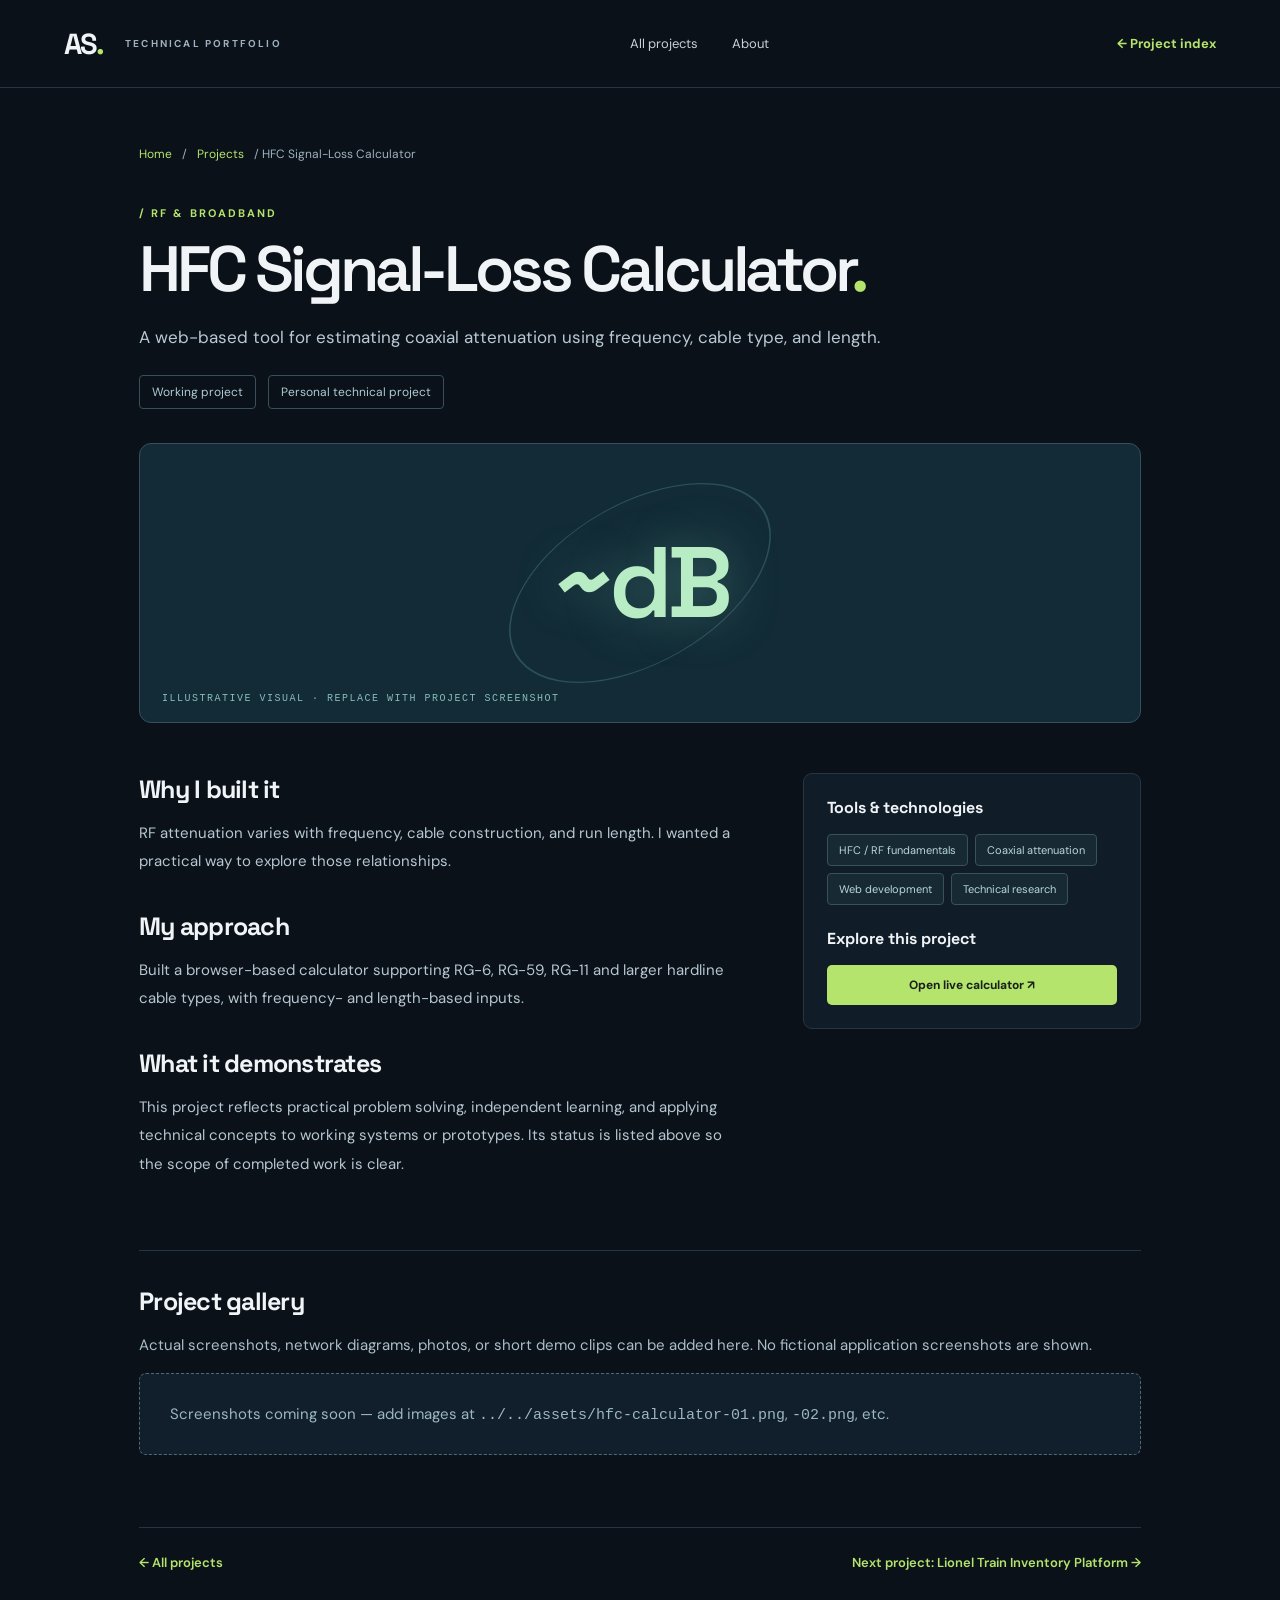
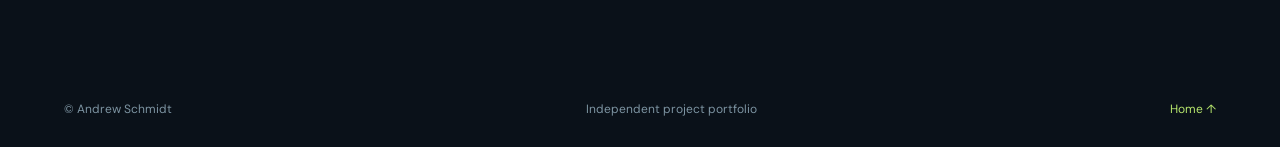
==== projects/hfc-calculator/index.html @ 5cd5b549 "Add files via upload" ====
<!doctype html><html lang="en"><head><meta charset="utf-8"><meta name="viewport" content="width=device-width,initial-scale=1"><meta name="description" content="A web-based tool for estimating coaxial attenuation using frequency, cable type, and length."><title>HFC Signal-Loss Calculator | Andrew Schmidt</title><link rel="stylesheet" href="../../styles.css"></head><body>
<header class="topbar"><a class="brand" href="../../index.html"><span class="brand-symbol">AS<span>.</span></span><span class="brand-text">TECHNICAL PORTFOLIO</span></a><nav aria-label="Main navigation"><a href="../../index.html#projects">All projects</a><a href="../../index.html#about">About</a></nav><a class="header-link" href="../../index.html#projects">← Project index</a></header>
<main class="project-page"><div class="breadcrumb"><a href="../../index.html">Home</a> / <a href="../../index.html#projects">Projects</a> / HFC Signal-Loss Calculator</div><section class="project-heading"><p class="section-kicker">/ RF &amp; BROADBAND</p><h1>HFC Signal-Loss Calculator<span class="period">.</span></h1><p class="intro">A web-based tool for estimating coaxial attenuation using frequency, cable type, and length.</p><div class="project-labels"><span>Working project</span><span>Personal technical project</span></div></section>
<div class="page-hero"><div class="v-decoration"></div><span class="v-mark" aria-hidden="true">~dB</span><span class="visual-tag">ILLUSTRATIVE VISUAL · REPLACE WITH PROJECT SCREENSHOT</span></div>
<section class="project-columns"><div><h2>Why I built it</h2><p>RF attenuation varies with frequency, cable construction, and run length. I wanted a practical way to explore those relationships.</p><h2>My approach</h2><p>Built a browser-based calculator supporting RG-6, RG-59, RG-11 and larger hardline cable types, with frequency- and length-based inputs.</p><h2>What it demonstrates</h2><p>This project reflects practical problem solving, independent learning, and applying technical concepts to working systems or prototypes. Its status is listed above so the scope of completed work is clear.</p></div><aside class="project-sidebar"><h3>Tools & technologies</h3><div class="detail-skills"><span>HFC / RF fundamentals</span><span>Coaxial attenuation</span><span>Web development</span><span>Technical research</span></div><h3>Explore this project</h3><div class="detail-links"><a href="https://signallosscalculator.com" target="_blank" rel="noopener noreferrer">Open live calculator ↗</a></div></aside></section>
<section class="gallery-section"><h2>Project gallery</h2><p>Actual screenshots, network diagrams, photos, or short demo clips can be added here. No fictional application screenshots are shown.</p><div class="gallery-empty" id="galleryEmpty">Screenshots coming soon — add images at <code>../../assets/hfc-calculator-01.png</code>, <code>-02.png</code>, etc.</div><div class="gallery-grid" id="galleryGrid"></div></section>
<div class="related-nav"><a href="../../index.html#projects">← All projects</a><a href="../train-catalog/">Next project: Lionel Train Inventory Platform →</a></div></main><footer><span>© Andrew Schmidt</span><span>Independent project portfolio</span><a href="../../index.html">Home ↑</a></footer>
<script>const slug="hfc-calculator";const grid=document.getElementById('galleryGrid');let found=0;for(let n=1;n<=8;n++){const num=String(n).padStart(2,'0');const img=new Image();img.loading='lazy';img.alt="HFC Signal-Loss Calculator"+' project screenshot '+n;img.onload=()=>{found++;document.getElementById('galleryEmpty').hidden=true;const f=document.createElement('figure');f.className='gallery-item';f.appendChild(img);const c=document.createElement('figcaption');c.textContent='Project image '+n;f.appendChild(c);grid.appendChild(f)};img.src='../../assets/'+slug+'-'+num+'.png'}</script></body></html>
---- styles.css ----
@import url('https://fonts.googleapis.com/css2?family=DM+Sans:wght@400;500;600;700&family=Space+Grotesk:wght@400;500;600;700&display=swap');
:root{--bg:#0a1119;--panel:#101c27;--panel2:#142330;--line:#263543;--text:#f0f4f6;--muted:#a0b0bf;--accent:#b5e46c;--cyan:#7ddfdb}*{box-sizing:border-box}html{scroll-behavior:smooth}body{margin:0;background:var(--bg);color:var(--text);font-family:'DM Sans',Arial,sans-serif;font-size:15px}a{color:inherit;text-decoration:none}button{font:inherit;cursor:pointer}button:focus-visible,a:focus-visible{outline:2px solid var(--accent);outline-offset:4px}.topbar{height:88px;border-bottom:1px solid var(--line);display:flex;align-items:center;justify-content:space-between;padding:0 max(5%,calc((100% - 1300px)/2));gap:25px}.brand{display:flex;align-items:center;gap:22px}.brand-symbol{font:700 29px 'Space Grotesk';letter-spacing:-2px}.brand-symbol span,.period{color:var(--accent)}.brand-text{font-size:10px;letter-spacing:.22em;color:var(--muted);font-weight:700}.topbar nav{display:flex;gap:34px;font-size:13px;color:#c7d1d9}.topbar nav a:hover,.header-link:hover{color:var(--accent)}.header-link{font-size:13px;font-weight:700;color:var(--accent)}.hero{max-width:1300px;margin:auto;min-height:620px;padding:95px 5% 95px;display:grid;grid-template-columns:1.2fr .8fr;gap:20px;align-items:center}.eyebrow,.section-kicker{font-size:11px;font-weight:700;letter-spacing:.19em;color:var(--accent)}.pulse{display:inline-block;width:7px;height:7px;border-radius:50%;background:var(--accent);margin-right:9px;box-shadow:0 0 14px var(--accent)}h1,h2,h3{font-family:'Space Grotesk',Arial,sans-serif}h1{font-size:clamp(48px,5.4vw,82px);line-height:1.09;letter-spacing:-.065em;font-weight:600;margin:25px 0 25px}h1 em{font-style:normal;color:var(--accent)}.hero-description{max-width:555px;color:var(--muted);line-height:1.85;font-size:15px}.hero-actions{display:flex;gap:25px;align-items:center;margin-top:36px}.primary-btn{background:var(--accent);color:#101813;border-radius:6px;font-weight:700;font-size:13px;padding:17px 23px;display:inline-flex;gap:22px}.primary-btn:hover{filter:brightness(1.1)}.subtle-btn{font-weight:600;font-size:13px;color:#ccd8e2}.hero-side{height:400px;position:relative;display:flex;align-items:center;justify-content:center}.hero-orbit{height:340px;width:340px;position:relative}.orb{position:absolute;border:1px solid #36515b;border-radius:50%;inset:0}.orb.middle{inset:44px;border-style:dashed;border-color:#4b6870}.orb.inner{inset:99px;border-color:var(--accent);opacity:.6}.center-dot{position:absolute;inset:133px;background:#17302e;color:var(--accent);border:1px solid var(--accent);border-radius:50%;display:grid;place-items:center;font-size:37px}.orbit-label{position:absolute;background:#14242d;color:#a5cfca;border:1px solid #2d4850;padding:7px 11px;border-radius:3px;font:10px 'Space Grotesk';letter-spacing:.08em}.orbit-label.one{top:8px;right:-8px}.orbit-label.two{left:-20px;top:110px}.orbit-label.three{right:-60px;bottom:70px}.orbit-label.four{left:0;bottom:2px}.side-code{position:absolute;right:-6px;bottom:-10px;color:#4f7181;font:10px/2.1 monospace;letter-spacing:.14em}.proof{border-top:1px solid var(--line);border-bottom:1px solid var(--line);display:grid;grid-template-columns:repeat(4,1fr);padding:29px max(5%,calc((100% - 1300px)/2));gap:20px;background:#0d1923}.proof>div{border-right:1px solid var(--line);display:flex;flex-direction:column;gap:8px}.proof>div:last-child{border:0}.proof-number{font:600 31px 'Space Grotesk';color:var(--text)}.proof-label{color:var(--muted);font-size:12px;line-height:1.55}.work{padding:100px 5% 115px;max-width:1300px;margin:auto}.section-top{display:flex;align-items:end;justify-content:space-between;gap:20px}.section-top h2,.about h2{font-size:clamp(36px,4vw,55px);letter-spacing:-.05em;line-height:1.1;margin:20px 0}.section-top h2 span,.about h2 span{color:var(--accent)}.section-blurb{max-width:600px;color:var(--muted);line-height:1.8}.count{color:#72909e;font:11px monospace;white-space:nowrap}.filters{display:flex;flex-wrap:wrap;gap:10px;margin:40px 0 24px}.filter{border:1px solid #2d4150;background:transparent;color:#b6c4ce;border-radius:5px;padding:11px 16px;font-size:12px}.filter.active{background:#233e32;color:var(--accent);border-color:#486e45}.filter:hover{border-color:var(--accent)}.project-grid{display:grid;grid-template-columns:repeat(3,minmax(0,1fr));gap:18px}.project-card{border:1px solid var(--line);background:var(--panel);border-radius:9px;overflow:hidden;display:flex;flex-direction:column;min-width:0;transition:transform .2s,border-color .2s}.project-card:hover{transform:translateY(-3px);border-color:#5f7c70}.project-visual{height:185px;background:#0e2431;position:relative;overflow:hidden;display:flex;justify-content:center;align-items:center}.project-visual img{width:100%;height:100%;object-fit:cover}.project-visual:before{content:'';position:absolute;inset:0;background:linear-gradient(130deg,transparent 50%,#4ce9bb0e),repeating-linear-gradient(90deg,transparent 0 35px,#ffffff07 36px 37px)}.v-mark{font:600 66px 'Space Grotesk';color:#b8ecc5;text-shadow:0 0 50px #85d6b657;letter-spacing:-.06em;z-index:1}.v-decoration{position:absolute;width:160px;height:160px;border:1px solid #73b5b443;border-radius:50%;transform:rotate(-30deg) scaleX(1.8)}.visual-tag{position:absolute;bottom:16px;left:19px;color:#87bcb7;font:10px monospace;letter-spacing:.15em}.card-content{padding:23px 23px 22px;display:flex;flex:1;flex-direction:column}.card-meta{display:flex;gap:10px;align-items:center;justify-content:space-between;color:#85b4bd;font:10px 'Space Grotesk';letter-spacing:.07em}.status{color:var(--accent);font-size:10px;white-space:nowrap}.card-content h3{font-size:21px;line-height:1.24;letter-spacing:-.04em;margin:17px 0 11px}.card-content p{color:var(--muted);font-size:13px;line-height:1.7;flex:1;margin:0 0 23px}.view-btn{border:0;background:none;color:var(--accent);text-align:left;padding:0;font-weight:700;font-size:12px}.view-btn:hover{text-decoration:underline}.about{padding:85px max(5%,calc((100% - 1300px)/2)) 110px;background:#0f1c25;border-top:1px solid var(--line);display:grid;grid-template-columns:1fr 1fr;gap:70px}.about-copy>p{line-height:1.8;color:#afbfca;margin-top:0}.skill-pills{display:flex;flex-wrap:wrap;gap:8px;margin:25px 0}.skill-pills span,.detail-skills span{border:1px solid #38525b;background:#172933;color:#b8d7d9;border-radius:4px;font-size:11px;padding:8px 11px}.fine-print{font-size:11px!important;color:#8098a4!important;margin-top:28px!important}footer{display:flex;justify-content:space-between;gap:20px;padding:30px 5%;max-width:1300px;margin:auto;color:#7d94a2;font-size:12px}footer a{color:var(--accent)}dialog{position:fixed;border:1px solid #446070;border-radius:12px;color:var(--text);background:#11212d;width:min(720px,calc(100% - 26px));max-height:min(88vh,850px);padding:0;box-shadow:0 25px 100px #000b}dialog::backdrop{background:#02070bd9;backdrop-filter:blur(5px)}.close{position:absolute;right:15px;top:13px;color:white;background:#243a45;border:0;border-radius:50%;width:35px;height:35px;font-size:23px;z-index:2}.detail-top{padding:42px 42px 25px}.detail-category{color:var(--accent);letter-spacing:.16em;font-size:11px;font-weight:700}.detail-top h2{font-size:36px;line-height:1.14;letter-spacing:-.055em;margin:13px 0}.detail-description{color:#bbccd5;line-height:1.75}.detail-hero{height:210px;display:grid;place-items:center;background:#0c2832;overflow:hidden}.detail-hero img{width:100%;height:100%;object-fit:cover}.detail-body{padding:25px 42px 43px}.detail-body h4{color:var(--accent);font-size:12px;text-transform:uppercase;letter-spacing:.11em;margin:23px 0 10px}.detail-body p{line-height:1.75;color:#becbd2}.detail-skills{display:flex;gap:7px;flex-wrap:wrap}.detail-links{display:flex;flex-wrap:wrap;gap:11px;margin-top:25px}.detail-links a{background:var(--accent);color:#182018;padding:12px 18px;border-radius:5px;font-weight:700;font-size:12px}.detail-note{font-size:12px;color:#94aeba!important}.image-note{font-size:11px;color:#84a0ac;text-align:center;margin:10px 0 0}@media(max-width:980px){.hero{grid-template-columns:1fr;min-height:auto}.hero-side{display:none}.project-grid{grid-template-columns:repeat(2,minmax(0,1fr))}.proof{grid-template-columns:repeat(2,1fr)}.proof>div:nth-child(2){border:0}.about{grid-template-columns:1fr;gap:18px}}@media(max-width:620px){.topbar{height:72px}.brand-text,.topbar nav,.header-link{display:none}.hero{padding:72px 6%}.hero-description{font-size:14px}.hero-actions{flex-wrap:wrap}.proof{padding:23px 6%;gap:23px}.proof-number{font-size:25px}.work{padding:72px 6%}.section-top{align-items:start}.count{display:none}.project-grid{grid-template-columns:1fr}.filters{gap:8px}.filter{padding:9px 11px}.about{padding:65px 6%}.detail-top{padding:35px 22px 20px}.detail-body{padding:18px 22px 35px}.detail-top h2{font-size:29px}footer{flex-wrap:wrap;padding:25px 6%}}

/* Dedicated project pages */
.project-page{max-width:1130px;margin:0 auto;padding:58px 5% 100px}
.breadcrumb{display:flex;gap:10px;align-items:center;flex-wrap:wrap;color:#9db1bf;font-size:12px;margin-bottom:44px}.breadcrumb a{color:var(--accent)}
.project-heading{max-width:900px}.project-heading h1{font-size:clamp(38px,5vw,66px);margin:15px 0 18px}.project-heading .intro{font-size:17px;line-height:1.75;color:#b8c9d4;max-width:750px}
.project-labels{display:flex;gap:12px;flex-wrap:wrap;margin:22px 0 34px}.project-labels span{border:1px solid #37505c;border-radius:4px;padding:8px 12px;font-size:12px;color:#afcbd2}
.page-hero{position:relative;min-height:280px;background:#122b37;border:1px solid #34515d;border-radius:12px;overflow:hidden;display:grid;place-items:center;margin:30px 0 20px}.page-hero img{width:100%;max-height:580px;object-fit:contain}.page-hero .v-mark{font-size:100px}.page-hero .visual-tag{left:22px;bottom:18px}
.project-columns{display:grid;grid-template-columns:minmax(0,1.8fr) minmax(220px,1fr);gap:55px;margin-top:50px}.project-columns h2,.gallery-section h2{font-size:25px;margin:0 0 14px;letter-spacing:-.03em}.project-columns p{color:#b6c7d0;line-height:1.9;margin:0 0 34px}.project-sidebar{border:1px solid var(--line);background:var(--panel);padding:23px;border-radius:9px;align-self:start}.project-sidebar h3{font-size:16px;margin:0 0 16px}.project-sidebar .detail-skills{margin-bottom:23px}.project-sidebar .detail-links{display:flex;flex-direction:column;margin-top:12px}.project-sidebar .detail-links a{display:block;text-align:center}.project-sidebar .detail-note{font-size:12px;line-height:1.65;color:#98abb7}.project-sidebar .no-demo{color:#95aeba;line-height:1.65;font-size:13px}
.gallery-section{margin-top:38px;padding-top:34px;border-top:1px solid var(--line)}.gallery-section p{color:#aabec8;line-height:1.75}.gallery-grid{display:grid;grid-template-columns:repeat(2,minmax(0,1fr));gap:16px;margin-top:22px}.gallery-item{border:1px solid #36505a;background:#122330;border-radius:9px;overflow:hidden}.gallery-item img{display:block;width:100%;height:240px;object-fit:contain}.gallery-item figcaption{padding:12px;color:#a9bfc9;font-size:12px}.gallery-empty{border:1px dashed #4e6974;color:#9db6c0;padding:30px;border-radius:7px;background:#101f2b}.related-nav{display:flex;justify-content:space-between;gap:16px;margin-top:50px;border-top:1px solid var(--line);padding-top:26px}.related-nav a{color:var(--accent);font-weight:600;font-size:13px}
@media(max-width:720px){.project-page{padding:38px 6% 70px}.project-columns{grid-template-columns:1fr;gap:16px}.gallery-grid{grid-template-columns:1fr}.page-hero{min-height:200px}.related-nav{flex-wrap:wrap}}

/* Historical speed-test dashboard */
.speed-dashboard{margin:30px 0 62px;border:1px solid #335466;background:linear-gradient(165deg,#142733,#0d1924 65%);border-radius:14px;padding:28px;box-shadow:0 26px 60px #0003}.dash-head{display:flex;justify-content:space-between;gap:24px;align-items:center}.dash-head h2{font-size:clamp(28px,3vw,40px);letter-spacing:-.05em;margin:8px 0}.dash-head p:not(.section-kicker){color:#abbfc9;line-height:1.7;max-width:620px}.data-mark{font:11px/1.9 monospace;color:#95b3bd;letter-spacing:.07em;text-align:right;white-space:nowrap}.data-mark span{color:var(--accent)}.dash-toolbar,.chart-top,.detail-panel{display:flex;justify-content:space-between;align-items:center;gap:16px;flex-wrap:wrap}.dash-toolbar{margin:24px 0}.range-buttons,.metric-switch{display:flex;flex-wrap:wrap;gap:6px}.range-buttons button,.metric-switch button{border:1px solid #335260;background:#142b38;color:#bed0d9;border-radius:6px;padding:10px 12px;font-size:12px}.range-buttons button.chosen,.metric-switch button.chosen{background:#b5e46c;color:#122019;border-color:#b5e46c;font-weight:700}.date-label{display:flex;align-items:center;gap:8px;color:#acbdc6;font-size:12px}.date-label input,.date-label select{border:1px solid #3b5967;border-radius:5px;color:#eff8f6;background:#122733;padding:9px;max-width:170px}.metric-cards{display:grid;grid-template-columns:repeat(4,minmax(0,1fr));gap:12px;margin:20px 0}.metric-card{background:#0b1a25;border:1px solid #2c4857;border-radius:10px;padding:17px;min-width:0}.metric-card span{font-size:11px;color:#98afbe;display:block}.metric-card strong{font:600 clamp(21px,2.8vw,34px) 'Space Grotesk',sans-serif;display:block;margin:9px 0 3px;letter-spacing:-.05em;overflow-wrap:anywhere}.metric-card small{font-size:11px;color:#90adba}.chart-panel{border:1px solid #2e4756;border-radius:11px;padding:22px;background:#0c1b27}.chart-top h3,.detail-panel h3{font-size:18px;margin:0 0 4px}.chart-top p,.detail-panel p{font-size:12px;color:#9ab2bf;line-height:1.6;margin:0}.chart-wrap{position:relative;margin-top:16px;overflow:hidden}.chart-wrap svg,.day-trend svg{width:100%;height:auto;display:block;overflow:visible}.chart-legend{display:flex;flex-wrap:wrap;gap:20px;color:#bed3d8;font-size:12px;margin:5px 8px}.legend-dot{display:inline-block;height:8px;width:8px;border-radius:50%;margin-right:7px}.chart-notes,.data-disclaimer{font-size:11px!important;color:#8faab5!important;line-height:1.75!important;margin:18px 0 0}.chart-tip{position:absolute;left:20px;top:20px;background:#182f3b;border:1px solid #547580;padding:10px 12px;border-radius:7px;pointer-events:none;font:12px/1.65 monospace;white-space:pre-line;max-width:250px;box-shadow:0 6px 20px #0008}.detail-panel{margin:30px 0 12px}.day-stats{display:flex;flex-wrap:wrap;gap:12px;color:#9fc1cb;font-size:12px;margin:14px 0}.day-stats strong{color:var(--accent)}.day-trend{background:#0c1b27;border:1px solid #2e4756;border-radius:10px;padding:18px}.dash-error{color:#ffb1ae;border:1px solid #8c5151;padding:12px;margin-top:12px;border-radius:5px}@media(max-width:790px){.metric-cards{grid-template-columns:repeat(2,1fr)}.dash-head{align-items:start}.data-mark{text-align:left}.speed-dashboard{padding:15px}.chart-panel{padding:12px}}@media(max-width:480px){.dash-head{flex-direction:column}.metric-card{padding:12px}.range-buttons button,.metric-switch button{padding:8px}}
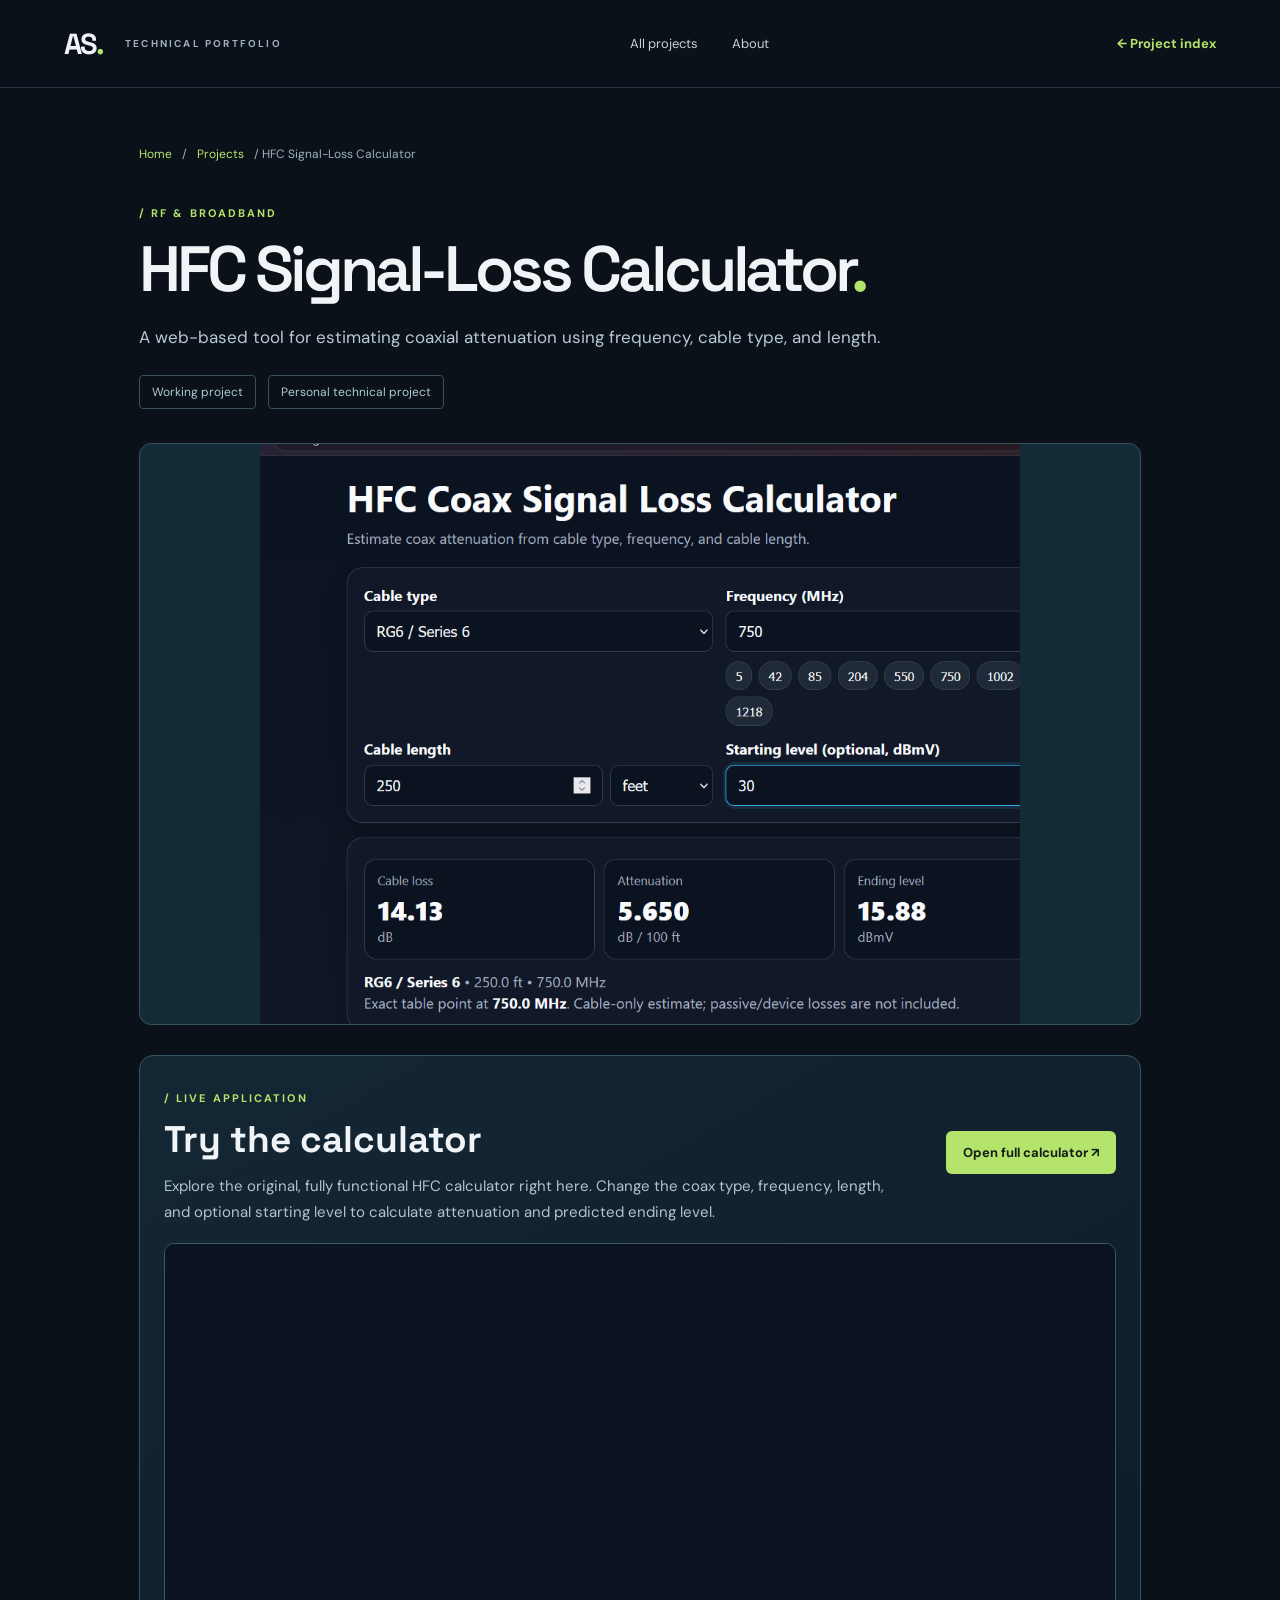
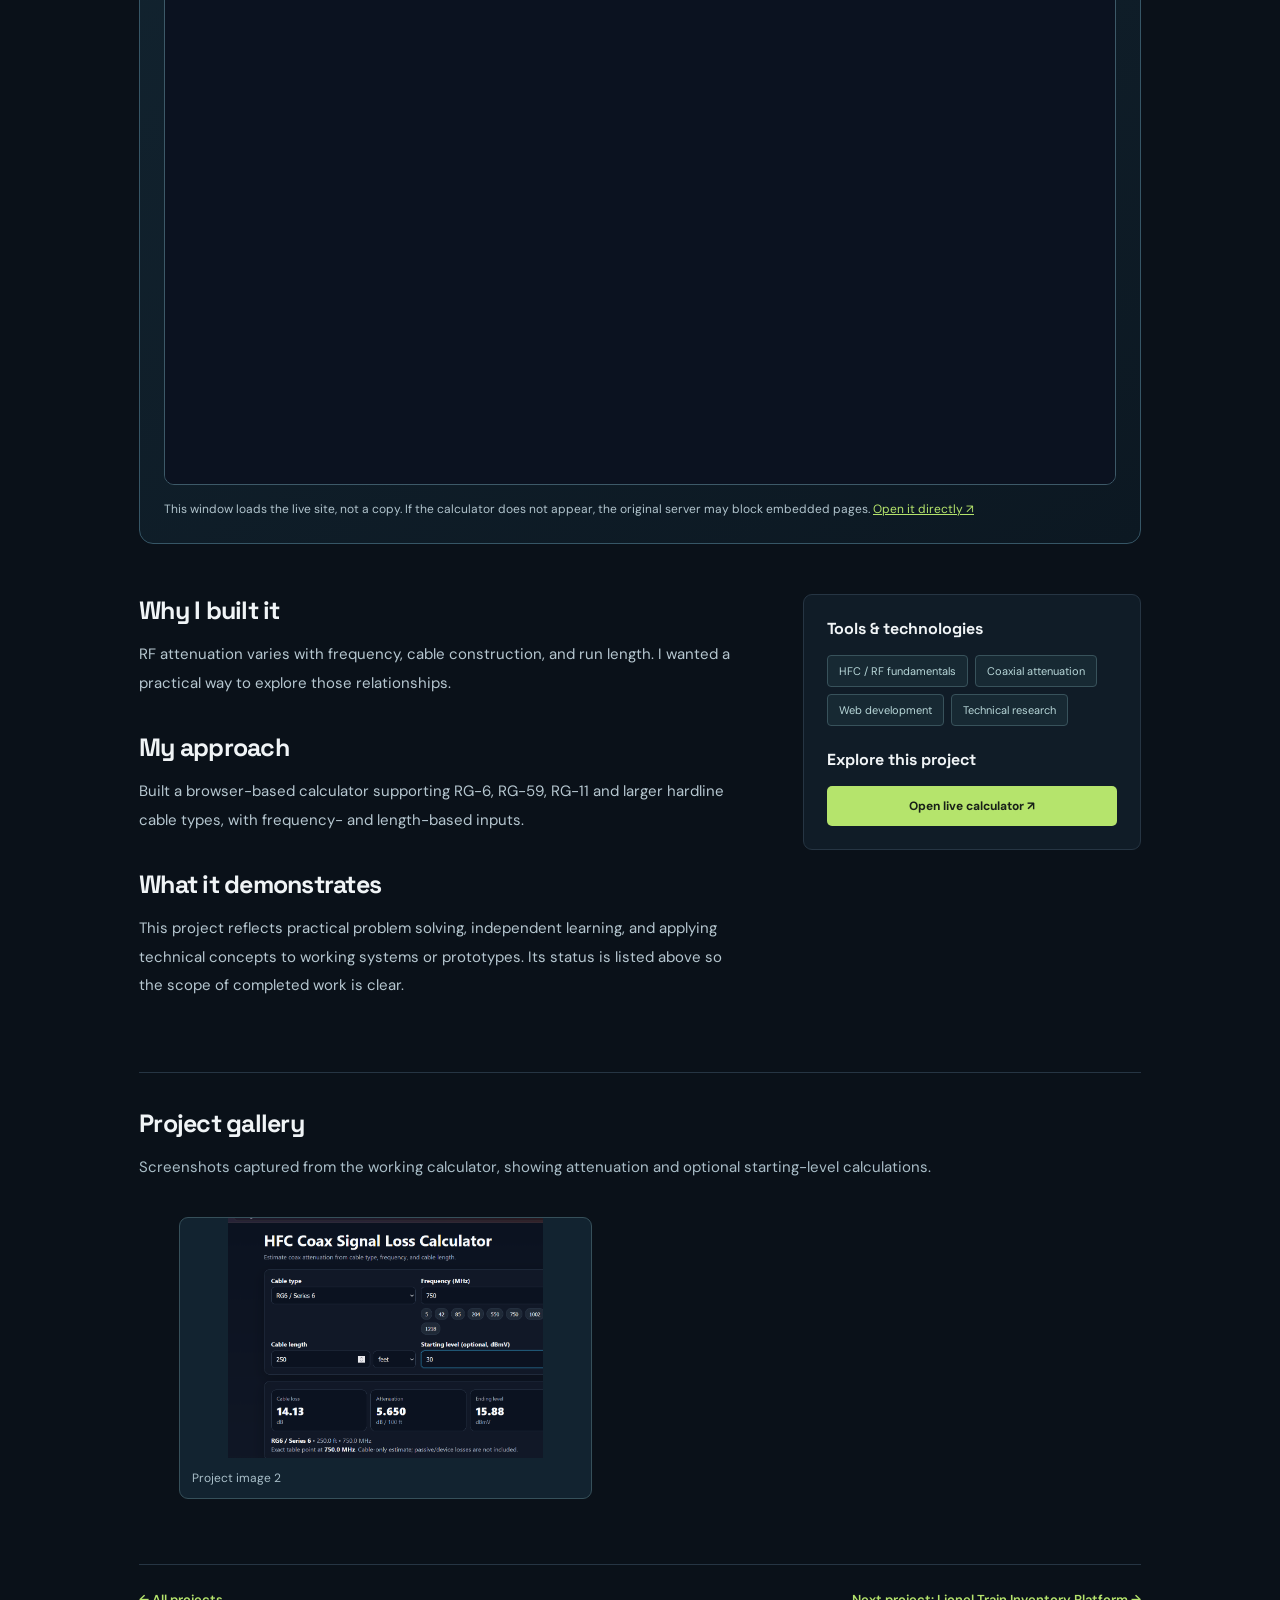
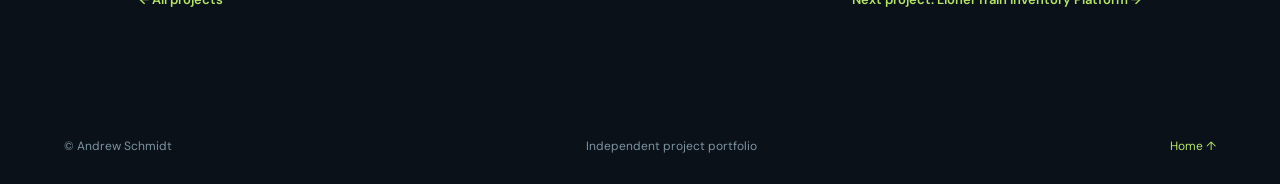
==== commit 2c237d60: "Add files via upload" ====
--- a/projects/hfc-calculator/index.html
+++ b/projects/hfc-calculator/index.html
@@ -1,8 +1,17 @@
 <!doctype html><html lang="en"><head><meta charset="utf-8"><meta name="viewport" content="width=device-width,initial-scale=1"><meta name="description" content="A web-based tool for estimating coaxial attenuation using frequency, cable type, and length."><title>HFC Signal-Loss Calculator | Andrew Schmidt</title><link rel="stylesheet" href="../../styles.css"></head><body>
 <header class="topbar"><a class="brand" href="../../index.html"><span class="brand-symbol">AS<span>.</span></span><span class="brand-text">TECHNICAL PORTFOLIO</span></a><nav aria-label="Main navigation"><a href="../../index.html#projects">All projects</a><a href="../../index.html#about">About</a></nav><a class="header-link" href="../../index.html#projects">← Project index</a></header>
 <main class="project-page"><div class="breadcrumb"><a href="../../index.html">Home</a> / <a href="../../index.html#projects">Projects</a> / HFC Signal-Loss Calculator</div><section class="project-heading"><p class="section-kicker">/ RF &amp; BROADBAND</p><h1>HFC Signal-Loss Calculator<span class="period">.</span></h1><p class="intro">A web-based tool for estimating coaxial attenuation using frequency, cable type, and length.</p><div class="project-labels"><span>Working project</span><span>Personal technical project</span></div></section>
-<div class="page-hero"><div class="v-decoration"></div><span class="v-mark" aria-hidden="true">~dB</span><span class="visual-tag">ILLUSTRATIVE VISUAL · REPLACE WITH PROJECT SCREENSHOT</span></div>
+<div class="page-hero"><img src="../../assets/hfc-calculator-02.png" alt="Real HFC calculator showing RG6 attenuation and an estimated ending signal level" loading="lazy"></div>
+<section class="hfc-live" aria-labelledby="hfc-live-title">
+  <div class="hfc-live-heading"><div><p class="section-kicker">/ LIVE APPLICATION</p><h2 id="hfc-live-title">Try the calculator</h2><p>Explore the original, fully functional HFC calculator right here. Change the coax type, frequency, length, and optional starting level to calculate attenuation and predicted ending level.</p></div>
+  <a class="hfc-external" href="https://signallosscalculator.com/" target="_blank" rel="noopener noreferrer">Open full calculator ↗</a></div>
+  <div class="hfc-frame-wrap">
+    <iframe title="Live HFC Coax Signal Loss Calculator" src="https://signallosscalculator.com/" loading="lazy" referrerpolicy="strict-origin-when-cross-origin" allow="clipboard-write"></iframe>
+  </div>
+  <p class="hfc-embed-note">This window loads the live site, not a copy. If the calculator does not appear, the original server may block embedded pages. <a href="https://signallosscalculator.com/" target="_blank" rel="noopener noreferrer">Open it directly ↗</a></p>
+</section>
+
 <section class="project-columns"><div><h2>Why I built it</h2><p>RF attenuation varies with frequency, cable construction, and run length. I wanted a practical way to explore those relationships.</p><h2>My approach</h2><p>Built a browser-based calculator supporting RG-6, RG-59, RG-11 and larger hardline cable types, with frequency- and length-based inputs.</p><h2>What it demonstrates</h2><p>This project reflects practical problem solving, independent learning, and applying technical concepts to working systems or prototypes. Its status is listed above so the scope of completed work is clear.</p></div><aside class="project-sidebar"><h3>Tools & technologies</h3><div class="detail-skills"><span>HFC / RF fundamentals</span><span>Coaxial attenuation</span><span>Web development</span><span>Technical research</span></div><h3>Explore this project</h3><div class="detail-links"><a href="https://signallosscalculator.com" target="_blank" rel="noopener noreferrer">Open live calculator ↗</a></div></aside></section>
-<section class="gallery-section"><h2>Project gallery</h2><p>Actual screenshots, network diagrams, photos, or short demo clips can be added here. No fictional application screenshots are shown.</p><div class="gallery-empty" id="galleryEmpty">Screenshots coming soon — add images at <code>../../assets/hfc-calculator-01.png</code>, <code>-02.png</code>, etc.</div><div class="gallery-grid" id="galleryGrid"></div></section>
+<section class="gallery-section"><h2>Project gallery</h2><p>Screenshots captured from the working calculator, showing attenuation and optional starting-level calculations.</p><div class="gallery-empty" id="galleryEmpty">Screenshots coming soon — add images at <code>../../assets/hfc-calculator-01.png</code>, <code>-02.png</code>, etc.</div><div class="gallery-grid" id="galleryGrid"></div></section>
 <div class="related-nav"><a href="../../index.html#projects">← All projects</a><a href="../train-catalog/">Next project: Lionel Train Inventory Platform →</a></div></main><footer><span>© Andrew Schmidt</span><span>Independent project portfolio</span><a href="../../index.html">Home ↑</a></footer>
 <script>const slug="hfc-calculator";const grid=document.getElementById('galleryGrid');let found=0;for(let n=1;n<=8;n++){const num=String(n).padStart(2,'0');const img=new Image();img.loading='lazy';img.alt="HFC Signal-Loss Calculator"+' project screenshot '+n;img.onload=()=>{found++;document.getElementById('galleryEmpty').hidden=true;const f=document.createElement('figure');f.className='gallery-item';f.appendChild(img);const c=document.createElement('figcaption');c.textContent='Project image '+n;f.appendChild(c);grid.appendChild(f)};img.src='../../assets/'+slug+'-'+num+'.png'}</script></body></html>
--- a/styles.css
+++ b/styles.css
@@ -13,3 +13,14 @@
 
 /* Historical speed-test dashboard */
 .speed-dashboard{margin:30px 0 62px;border:1px solid #335466;background:linear-gradient(165deg,#142733,#0d1924 65%);border-radius:14px;padding:28px;box-shadow:0 26px 60px #0003}.dash-head{display:flex;justify-content:space-between;gap:24px;align-items:center}.dash-head h2{font-size:clamp(28px,3vw,40px);letter-spacing:-.05em;margin:8px 0}.dash-head p:not(.section-kicker){color:#abbfc9;line-height:1.7;max-width:620px}.data-mark{font:11px/1.9 monospace;color:#95b3bd;letter-spacing:.07em;text-align:right;white-space:nowrap}.data-mark span{color:var(--accent)}.dash-toolbar,.chart-top,.detail-panel{display:flex;justify-content:space-between;align-items:center;gap:16px;flex-wrap:wrap}.dash-toolbar{margin:24px 0}.range-buttons,.metric-switch{display:flex;flex-wrap:wrap;gap:6px}.range-buttons button,.metric-switch button{border:1px solid #335260;background:#142b38;color:#bed0d9;border-radius:6px;padding:10px 12px;font-size:12px}.range-buttons button.chosen,.metric-switch button.chosen{background:#b5e46c;color:#122019;border-color:#b5e46c;font-weight:700}.date-label{display:flex;align-items:center;gap:8px;color:#acbdc6;font-size:12px}.date-label input,.date-label select{border:1px solid #3b5967;border-radius:5px;color:#eff8f6;background:#122733;padding:9px;max-width:170px}.metric-cards{display:grid;grid-template-columns:repeat(4,minmax(0,1fr));gap:12px;margin:20px 0}.metric-card{background:#0b1a25;border:1px solid #2c4857;border-radius:10px;padding:17px;min-width:0}.metric-card span{font-size:11px;color:#98afbe;display:block}.metric-card strong{font:600 clamp(21px,2.8vw,34px) 'Space Grotesk',sans-serif;display:block;margin:9px 0 3px;letter-spacing:-.05em;overflow-wrap:anywhere}.metric-card small{font-size:11px;color:#90adba}.chart-panel{border:1px solid #2e4756;border-radius:11px;padding:22px;background:#0c1b27}.chart-top h3,.detail-panel h3{font-size:18px;margin:0 0 4px}.chart-top p,.detail-panel p{font-size:12px;color:#9ab2bf;line-height:1.6;margin:0}.chart-wrap{position:relative;margin-top:16px;overflow:hidden}.chart-wrap svg,.day-trend svg{width:100%;height:auto;display:block;overflow:visible}.chart-legend{display:flex;flex-wrap:wrap;gap:20px;color:#bed3d8;font-size:12px;margin:5px 8px}.legend-dot{display:inline-block;height:8px;width:8px;border-radius:50%;margin-right:7px}.chart-notes,.data-disclaimer{font-size:11px!important;color:#8faab5!important;line-height:1.75!important;margin:18px 0 0}.chart-tip{position:absolute;left:20px;top:20px;background:#182f3b;border:1px solid #547580;padding:10px 12px;border-radius:7px;pointer-events:none;font:12px/1.65 monospace;white-space:pre-line;max-width:250px;box-shadow:0 6px 20px #0008}.detail-panel{margin:30px 0 12px}.day-stats{display:flex;flex-wrap:wrap;gap:12px;color:#9fc1cb;font-size:12px;margin:14px 0}.day-stats strong{color:var(--accent)}.day-trend{background:#0c1b27;border:1px solid #2e4756;border-radius:10px;padding:18px}.dash-error{color:#ffb1ae;border:1px solid #8c5151;padding:12px;margin-top:12px;border-radius:5px}@media(max-width:790px){.metric-cards{grid-template-columns:repeat(2,1fr)}.dash-head{align-items:start}.data-mark{text-align:left}.speed-dashboard{padding:15px}.chart-panel{padding:12px}}@media(max-width:480px){.dash-head{flex-direction:column}.metric-card{padding:12px}.range-buttons button,.metric-switch button{padding:8px}}
+
+/* Live HFC calculator embed */
+.hfc-live{margin:30px 0 48px;border:1px solid #365666;border-radius:14px;padding:24px;background:linear-gradient(150deg,#142734,#0c1822)}
+.hfc-live-heading{display:flex;justify-content:space-between;gap:25px;align-items:center;margin-bottom:18px}
+.hfc-live-heading h2{font-size:clamp(25px,3vw,37px);margin:8px 0 10px}
+.hfc-live-heading p:not(.section-kicker){margin:0;color:#b2c4cd;line-height:1.75;max-width:730px}
+.hfc-external{background:var(--accent);color:#121f17;font-size:13px;font-weight:700;padding:13px 17px;border-radius:6px;white-space:nowrap}
+.hfc-frame-wrap{border:1px solid #3d5968;border-radius:10px;overflow:hidden;background:#0d1725}
+.hfc-frame-wrap iframe{display:block;width:100%;height:840px;border:0;background:#0b1220}
+.hfc-embed-note{font-size:12px;color:#b1c4cd;line-height:1.7;margin:14px 0 0}.hfc-embed-note a{color:var(--accent);text-decoration:underline}
+@media(max-width:780px){.hfc-live{padding:13px}.hfc-live-heading{align-items:start;flex-direction:column}.hfc-frame-wrap iframe{height:780px}}
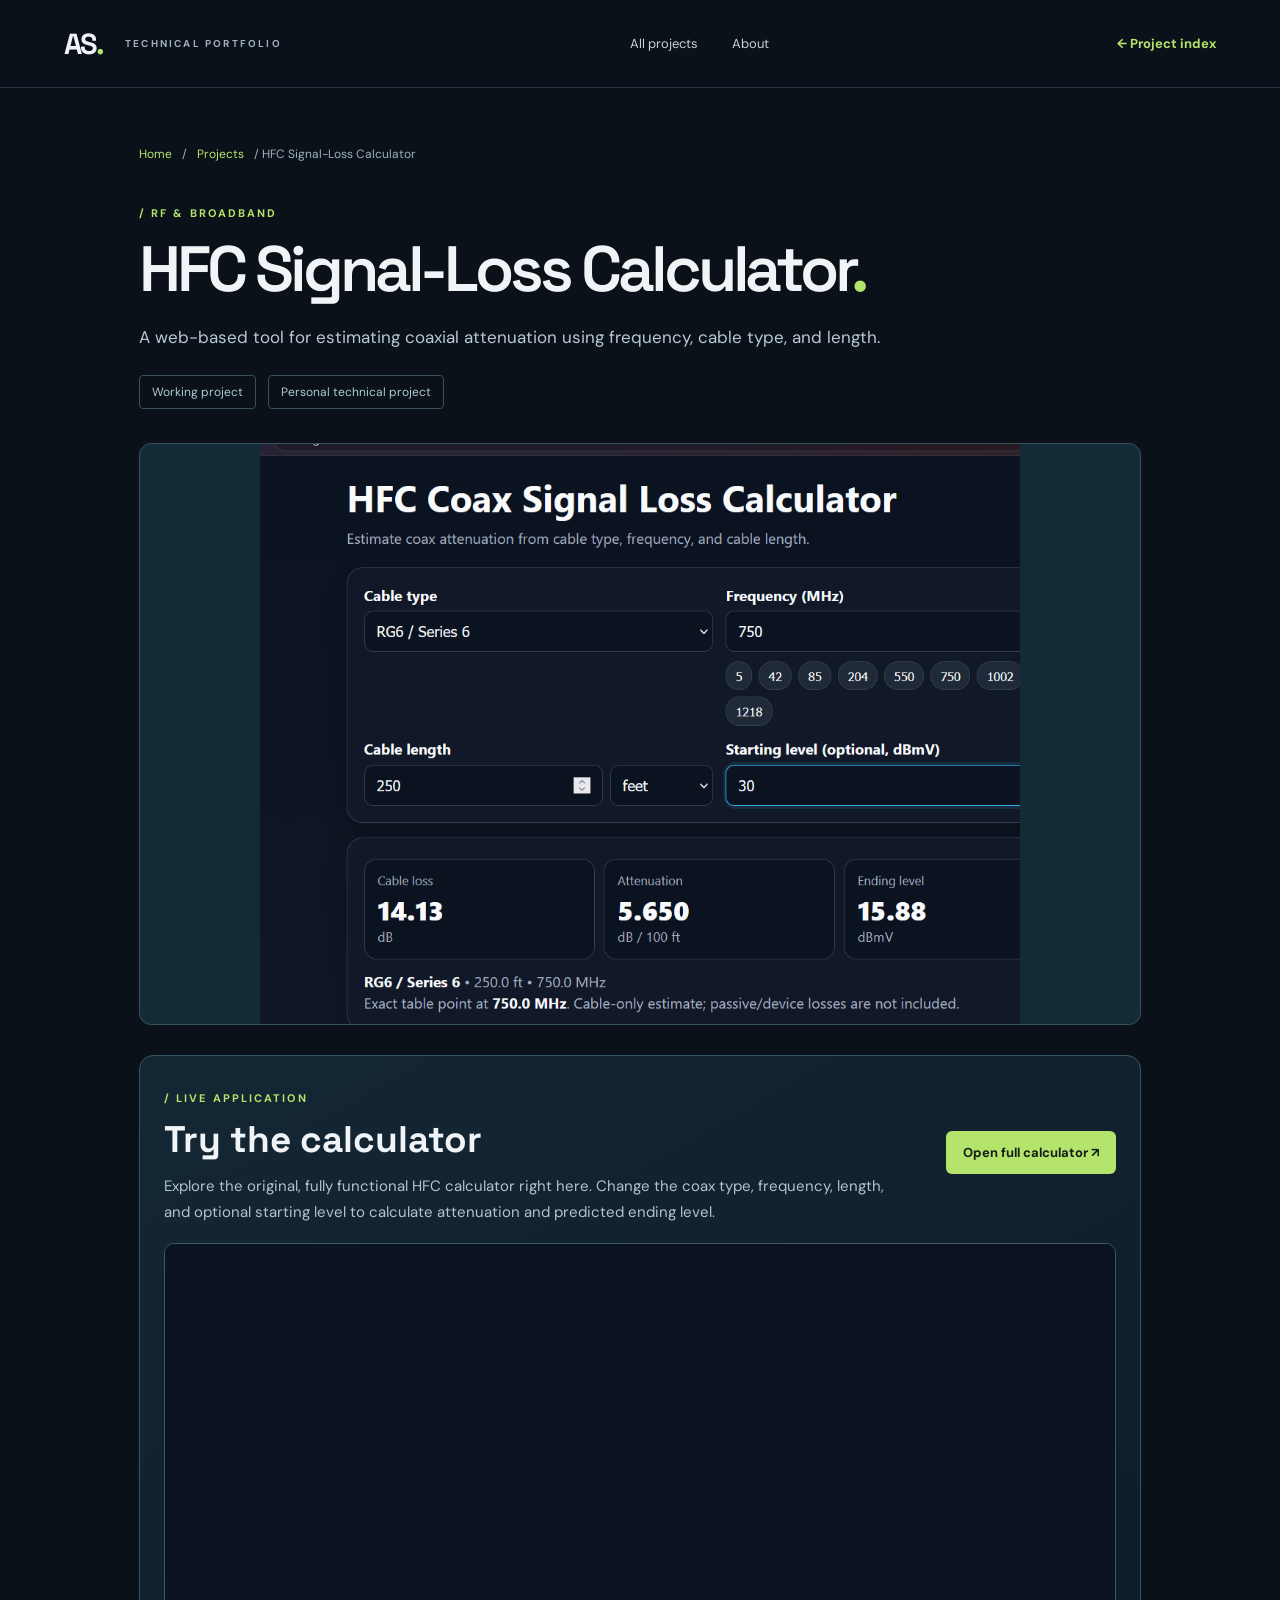
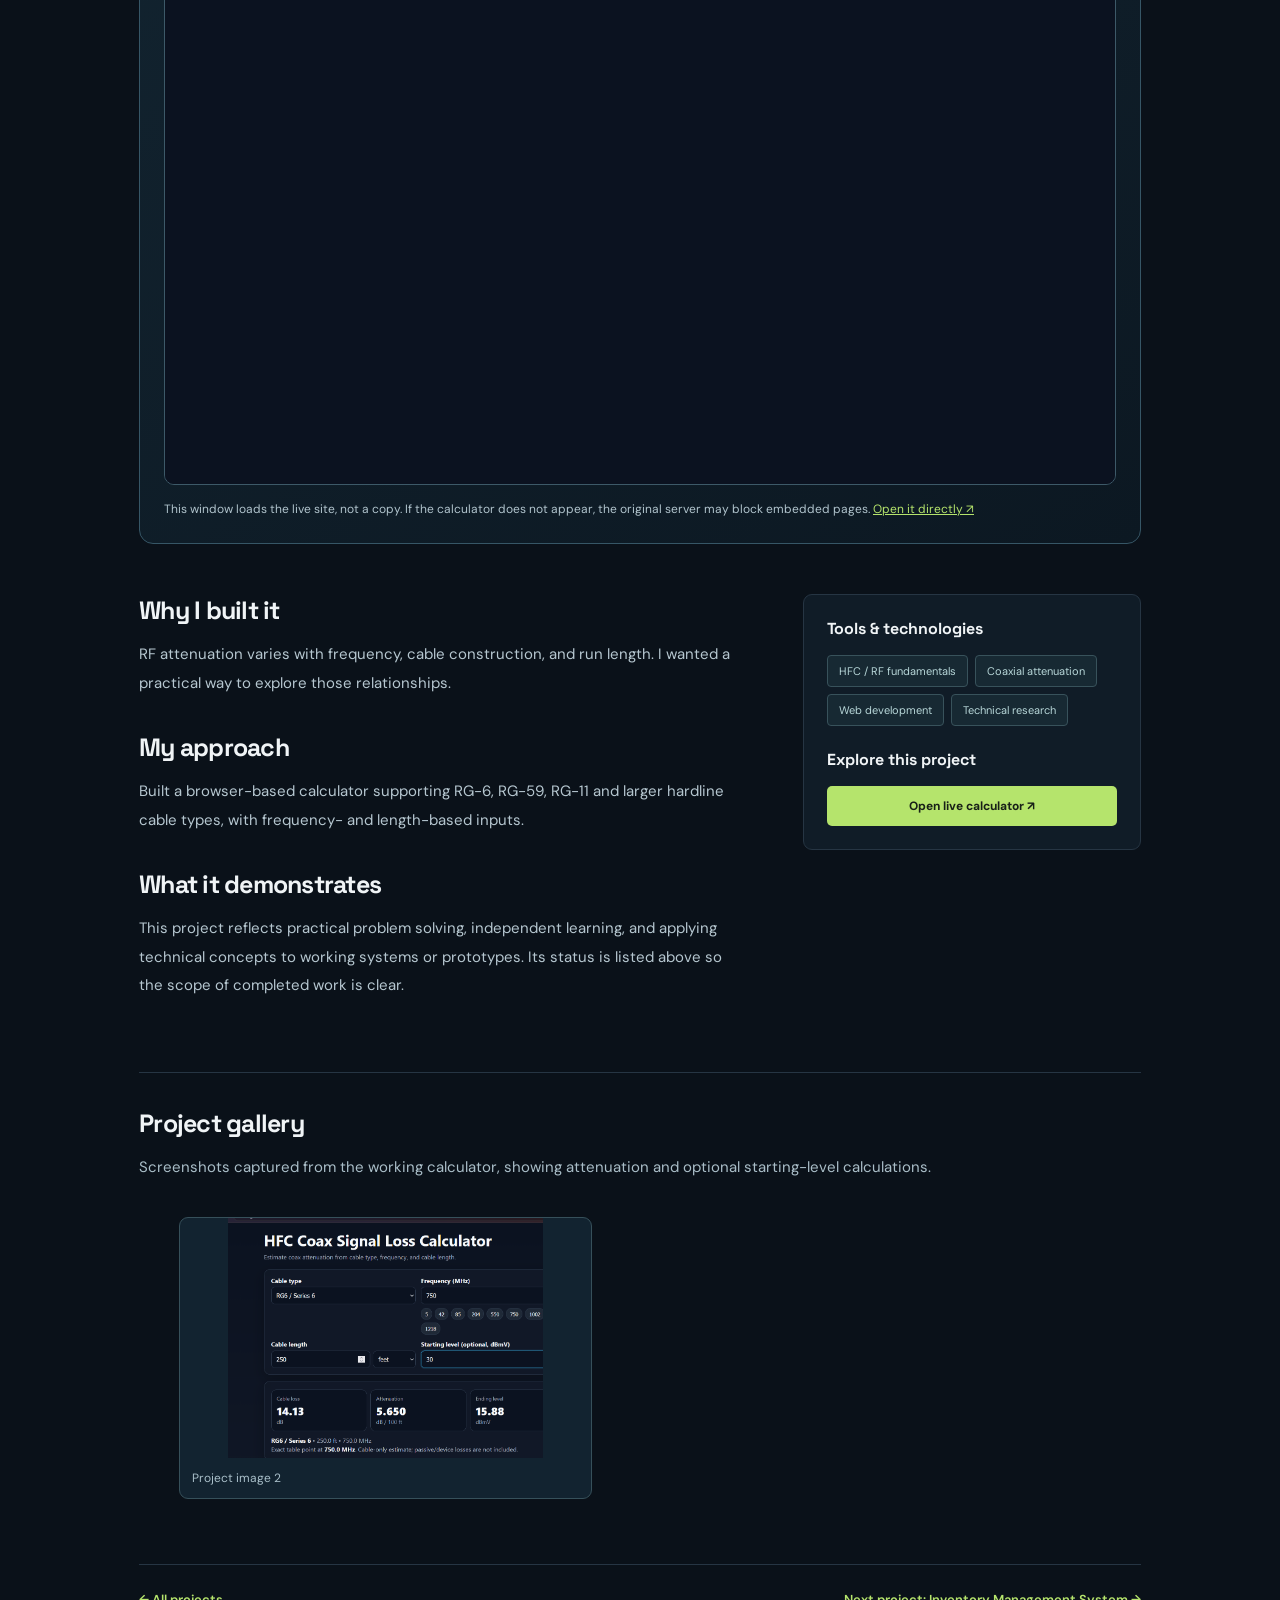
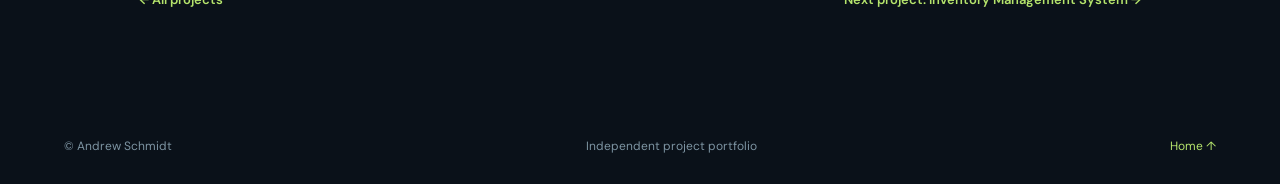
==== commit df5547ca: "Add files via upload" ====
--- a/projects/hfc-calculator/index.html
+++ b/projects/hfc-calculator/index.html
@@ -13,5 +13,5 @@
 
 <section class="project-columns"><div><h2>Why I built it</h2><p>RF attenuation varies with frequency, cable construction, and run length. I wanted a practical way to explore those relationships.</p><h2>My approach</h2><p>Built a browser-based calculator supporting RG-6, RG-59, RG-11 and larger hardline cable types, with frequency- and length-based inputs.</p><h2>What it demonstrates</h2><p>This project reflects practical problem solving, independent learning, and applying technical concepts to working systems or prototypes. Its status is listed above so the scope of completed work is clear.</p></div><aside class="project-sidebar"><h3>Tools & technologies</h3><div class="detail-skills"><span>HFC / RF fundamentals</span><span>Coaxial attenuation</span><span>Web development</span><span>Technical research</span></div><h3>Explore this project</h3><div class="detail-links"><a href="https://signallosscalculator.com" target="_blank" rel="noopener noreferrer">Open live calculator ↗</a></div></aside></section>
 <section class="gallery-section"><h2>Project gallery</h2><p>Screenshots captured from the working calculator, showing attenuation and optional starting-level calculations.</p><div class="gallery-empty" id="galleryEmpty">Screenshots coming soon — add images at <code>../../assets/hfc-calculator-01.png</code>, <code>-02.png</code>, etc.</div><div class="gallery-grid" id="galleryGrid"></div></section>
-<div class="related-nav"><a href="../../index.html#projects">← All projects</a><a href="../train-catalog/">Next project: Lionel Train Inventory Platform →</a></div></main><footer><span>© Andrew Schmidt</span><span>Independent project portfolio</span><a href="../../index.html">Home ↑</a></footer>
+<div class="related-nav"><a href="../../index.html#projects">← All projects</a><a href="../train-catalog/">Next project: Inventory Management System →</a></div></main><footer><span>© Andrew Schmidt</span><span>Independent project portfolio</span><a href="../../index.html">Home ↑</a></footer>
 <script>const slug="hfc-calculator";const grid=document.getElementById('galleryGrid');let found=0;for(let n=1;n<=8;n++){const num=String(n).padStart(2,'0');const img=new Image();img.loading='lazy';img.alt="HFC Signal-Loss Calculator"+' project screenshot '+n;img.onload=()=>{found++;document.getElementById('galleryEmpty').hidden=true;const f=document.createElement('figure');f.className='gallery-item';f.appendChild(img);const c=document.createElement('figcaption');c.textContent='Project image '+n;f.appendChild(c);grid.appendChild(f)};img.src='../../assets/'+slug+'-'+num+'.png'}</script></body></html>
